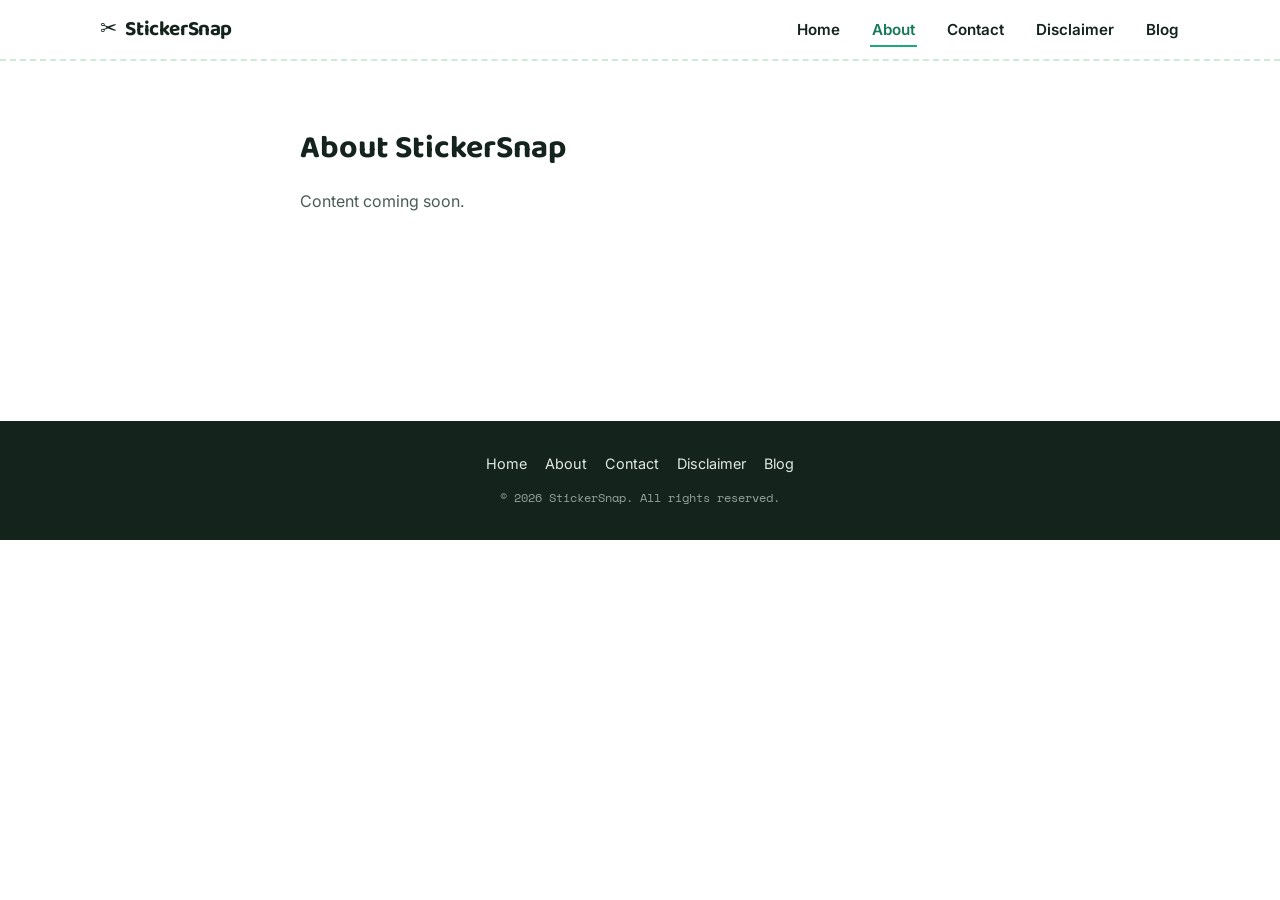
==== about.html @ c4f96c86 "Add about.html page with initial content" ====
<!DOCTYPE html>
<html lang="en">
<head>
<meta charset="UTF-8">
<meta name="viewport" content="width=device-width, initial-scale=1.0">
<title>About | StickerSnap Sticker Maker</title>
<meta name="description" content="About StickerSnap, the free and private browser-based WhatsApp sticker maker.">
<meta name="robots" content="index, follow">
<link rel="canonical" href="https://example.com/about.html">
<link rel="preconnect" href="https://fonts.googleapis.com">
<link rel="preconnect" href="https://fonts.gstatic.com" crossorigin>
<link href="https://fonts.googleapis.com/css2?family=Baloo+2:wght@500;700;800&family=Inter:wght@400;500;600;700&family=Space+Mono:wght@400;700&display=swap" rel="stylesheet">
<link rel="stylesheet" href="style.css">
</head>
<body>

<header class="site-header">
  <div class="header-inner">
    <a href="index.html" class="brand">
      <span class="brand-mark" aria-hidden="true">✂️</span>
      <span class="brand-name">StickerSnap</span>
    </a>

    <button class="hamburger" id="hamburgerBtn" aria-label="Open menu" aria-expanded="false" aria-controls="siteNav">
      <span></span><span></span><span></span>
    </button>

    <nav class="site-nav" id="siteNav">
      <ul>
        <li><a href="index.html">Home</a></li>
        <li><a href="about.html" aria-current="page">About</a></li>
        <li><a href="contact.html">Contact</a></li>
        <li><a href="disclaimer.html">Disclaimer</a></li>
        <li><a href="blog.html">Blog</a></li>
      </ul>
    </nav>
  </div>
</header>

<main class="placeholder-main">
  <h1>About StickerSnap</h1>
  <p>Content coming soon.</p>
</main>

<footer class="site-footer">
  <div class="footer-inner">
    <nav class="footer-nav" aria-label="Footer">
      <a href="index.html">Home</a>
      <a href="about.html">About</a>
      <a href="contact.html">Contact</a>
      <a href="disclaimer.html">Disclaimer</a>
      <a href="blog.html">Blog</a>
    </nav>
    <p class="footer-copy">© 2026 StickerSnap. All rights reserved.</p>
  </div>
</footer>

<script src="app.js"></script>
</body>
</html>
---- style.css ----
/* ==========================================================================
   STICKERSNAP — design tokens
   Palette:  ink #14231C (text) / paper #FFFFFF (bg) / mint #EBF6EF (cards)
             emerald #1FA97A (primary accent) / coral #FF5A5F (secondary accent)
   Type:     Baloo 2 (display, bubbly/sticker feel) / Inter (body/UI)
             Space Mono (tags, technical labels)
   Signature: dashed "die-cut" borders on cards + canvas, like a sticker
              waiting to be peeled and cut out.
   ========================================================================== */

:root {
  --ink: #14231c;
  --ink-soft: #4a5c53;
  --paper: #ffffff;
  --mint: #eaf6ef;
  --mint-line: #cfe9da;
  --emerald: #1fa97a;
  --emerald-dark: #157a58;
  --coral: #ff5a5f;
  --shadow: 0 8px 24px rgba(20, 35, 28, 0.08);
  --shadow-lift: 0 14px 32px rgba(20, 35, 28, 0.14);
  --radius: 20px;
  --font-display: 'Baloo 2', system-ui, sans-serif;
  --font-body: 'Inter', system-ui, sans-serif;
  --font-mono: 'Space Mono', monospace;
}

* { box-sizing: border-box; }

html { scroll-behavior: smooth; }

body {
  margin: 0;
  font-family: var(--font-body);
  color: var(--ink);
  background: var(--paper);
  line-height: 1.5;
  -webkit-font-smoothing: antialiased;
}

h1, h2, h3 {
  font-family: var(--font-display);
  color: var(--ink);
  margin: 0 0 0.5em;
}

a { color: var(--emerald-dark); }

img { max-width: 100%; display: block; }

:focus-visible {
  outline: 3px solid var(--coral);
  outline-offset: 2px;
}

@media (prefers-reduced-motion: reduce) {
  * { animation-duration: 0.001ms !important; transition-duration: 0.001ms !important; }
}

/* ==========================================================================
   HEADER + NAV
   ========================================================================== */

.site-header {
  position: sticky;
  top: 0;
  z-index: 100;
  background: var(--paper);
  border-bottom: 2px dashed var(--mint-line);
}

.header-inner {
  max-width: 1120px;
  margin: 0 auto;
  padding: 14px 20px;
  display: flex;
  align-items: center;
  justify-content: space-between;
  gap: 16px;
}

.brand {
  display: flex;
  align-items: center;
  gap: 8px;
  text-decoration: none;
  font-family: var(--font-display);
  font-weight: 700;
  font-size: 1.3rem;
  color: var(--ink);
}

.brand-mark { font-size: 1.3rem; }
.brand-name { letter-spacing: -0.02em; }

/* Hamburger */
.hamburger {
  display: flex;
  flex-direction: column;
  justify-content: center;
  align-items: center;
  gap: 5px;
  width: 42px;
  height: 42px;
  background: var(--mint);
  border: 2px solid var(--mint-line);
  border-radius: 12px;
  cursor: pointer;
  z-index: 110;
}

.hamburger span {
  display: block;
  width: 20px;
  height: 2.5px;
  background: var(--ink);
  border-radius: 2px;
  transition: transform 0.25s ease, opacity 0.2s ease;
}

.hamburger[aria-expanded="true"] span:nth-child(1) { transform: translateY(7.5px) rotate(45deg); }
.hamburger[aria-expanded="true"] span:nth-child(2) { opacity: 0; }
.hamburger[aria-expanded="true"] span:nth-child(3) { transform: translateY(-7.5px) rotate(-45deg); }

.site-nav ul {
  list-style: none;
  display: flex;
  gap: 28px;
  margin: 0;
  padding: 0;
}

.site-nav a {
  text-decoration: none;
  color: var(--ink);
  font-weight: 600;
  font-size: 0.95rem;
  padding: 6px 2px;
  border-bottom: 2px solid transparent;
  transition: border-color 0.15s ease, color 0.15s ease;
}

.site-nav a:hover,
.site-nav a[aria-current="page"] {
  color: var(--emerald-dark);
  border-bottom-color: var(--emerald);
}

/* Mobile nav (slide-down) */
@media (max-width: 860px) {
  .site-nav {
    position: fixed;
    top: 70px;
    left: 16px;
    right: 16px;
    background: var(--paper);
    border: 2px dashed var(--mint-line);
    border-radius: var(--radius);
    box-shadow: var(--shadow-lift);
    padding: 12px 8px;
    transform: translateY(-12px);
    opacity: 0;
    pointer-events: none;
    transition: transform 0.22s ease, opacity 0.22s ease;
  }
  .site-nav.open {
    transform: translateY(0);
    opacity: 1;
    pointer-events: auto;
  }
  .site-nav ul {
    flex-direction: column;
    gap: 2px;
  }
  .site-nav a {
    display: block;
    padding: 12px 14px;
    border-radius: 10px;
    border-bottom: none;
  }
  .site-nav a:hover,
  .site-nav a[aria-current="page"] {
    background: var(--mint);
    border-bottom: none;
  }
}

@media (min-width: 861px) {
  .hamburger { display: none; }
}

/* ==========================================================================
   HERO
   ========================================================================== */

.hero {
  background: linear-gradient(180deg, var(--mint) 0%, var(--paper) 100%);
  padding: 48px 20px 32px;
  text-align: center;
}

.hero-inner { max-width: 720px; margin: 0 auto; }

.eyebrow {
  font-family: var(--font-mono);
  text-transform: uppercase;
  letter-spacing: 0.08em;
  font-size: 0.78rem;
  color: var(--emerald-dark);
  margin: 0 0 14px;
}

.hero h1 {
  font-size: clamp(1.7rem, 4.2vw, 2.6rem);
  line-height: 1.15;
}

.hero-sub {
  color: var(--ink-soft);
  font-size: 1.05rem;
  max-width: 560px;
  margin: 0 auto 20px;
}

.badge-row {
  display: flex;
  flex-wrap: wrap;
  gap: 10px;
  justify-content: center;
}

.badge {
  font-family: var(--font-mono);
  font-size: 0.78rem;
  background: var(--paper);
  border: 2px dashed var(--mint-line);
  border-radius: 999px;
  padding: 6px 14px;
}

/* ==========================================================================
   TOOL LAYOUT
   ========================================================================== */

.tool {
  padding: 24px 20px 56px;
  max-width: 1120px;
  margin: 0 auto;
}

.tool-grid {
  display: grid;
  grid-template-columns: 1fr;
  gap: 20px;
}

@media (min-width: 1024px) {
  .tool-grid {
    grid-template-columns: 1fr 1.3fr 1fr;
    align-items: start;
  }
}

.card {
  background: var(--mint);
  border: 2px dashed var(--mint-line);
  border-radius: var(--radius);
  padding: 22px;
  box-shadow: var(--shadow);
  position: relative;
}

/* Signature "peeling corner" die-cut detail on the upload card */
#uploadCard::after {
  content: "";
  position: absolute;
  top: -1px;
  right: -1px;
  width: 34px;
  height: 34px;
  background: var(--paper);
  border-left: 2px dashed var(--mint-line);
  border-bottom: 2px dashed var(--mint-line);
  border-radius: 0 var(--radius) 0 60%;
  box-shadow: -2px 2px 6px rgba(20,35,28,0.08);
}

.step-label {
  font-family: var(--font-display);
  font-weight: 700;
  font-size: 1.05rem;
  display: flex;
  align-items: center;
  gap: 10px;
  margin-bottom: 16px;
}

.step-num {
  display: inline-flex;
  align-items: center;
  justify-content: center;
  width: 28px;
  height: 28px;
  background: var(--emerald);
  color: #fff;
  border-radius: 50%;
  font-size: 0.9rem;
}

/* --- Upload / dropzone --- */

.dropzone {
  border: 2px dashed var(--emerald);
  border-radius: 14px;
  background: var(--paper);
  padding: 28px 16px;
  text-align: center;
  cursor: pointer;
  transition: background 0.15s ease, border-color 0.15s ease;
}

.dropzone:hover,
.dropzone.dragover {
  background: #f2fbf6;
  border-color: var(--emerald-dark);
}

.dropzone-icon { font-size: 2.4rem; display: block; margin-bottom: 8px; }

.dropzone-text { margin: 0 0 4px; font-weight: 500; }

.link-text { color: var(--emerald-dark); text-decoration: underline; }

.dropzone-hint { margin: 0; font-size: 0.8rem; color: var(--ink-soft); font-family: var(--font-mono); }

.upload-preview img {
  max-width: 140px;
  max-height: 140px;
  margin: 0 auto 10px;
  border-radius: 10px;
  object-fit: cover;
  box-shadow: var(--shadow);
}

.upload-filename {
  font-family: var(--font-mono);
  font-size: 0.82rem;
  color: var(--ink-soft);
  word-break: break-all;
  margin: 0;
}

.upload-error {
  color: #b3261e;
  background: #fdecea;
  border: 1px solid #f5c2be;
  border-radius: 10px;
  padding: 10px 12px;
  font-size: 0.88rem;
  margin: 12px 0 0;
}

.privacy-note {
  margin: 14px 0 0;
  font-size: 0.82rem;
  color: var(--ink-soft);
  text-align: center;
}

/* --- Canvas / edit card --- */

.canvas-wrap {
  position: relative;
  width: 100%;
  max-width: 340px;
  aspect-ratio: 1 / 1;
  margin: 0 auto 20px;
  border-radius: 14px;
  overflow: hidden;
  border: 2px dashed var(--mint-line);
  background: repeating-conic-gradient(#f4f4f4 0% 25%, #ffffff 0% 50%) 50% / 20px 20px;
}

#stickerCanvas {
  width: 100%;
  height: 100%;
  display: block;
}

.canvas-placeholder {
  position: absolute;
  inset: 0;
  display: flex;
  align-items: center;
  justify-content: center;
  text-align: center;
  padding: 20px;
  font-size: 0.88rem;
  color: var(--ink-soft);
  background: var(--mint);
  margin: 0;
}

/* The [hidden] attribute normally sets display:none, but the display:flex
   rule above (same specificity, author stylesheet) was winning the cascade
   and keeping this placeholder visible forever, blocking the canvas
   underneath. This rule forces it to actually disappear once the JS
   sets canvasPlaceholder.hidden = true. */
.canvas-placeholder[hidden] {
  display: none;
}

.controls { display: flex; flex-direction: column; gap: 16px; }

.control-group { display: flex; flex-direction: column; gap: 6px; }

.control-row {
  display: grid;
  grid-template-columns: 1fr 1fr;
  gap: 14px;
}

label, .control-title {
  font-size: 0.85rem;
  font-weight: 600;
  color: var(--ink);
}

textarea, select, input[type="color"], input[type="range"] {
  font-family: var(--font-body);
  border: 2px solid var(--mint-line);
  border-radius: 10px;
  padding: 8px 10px;
  background: var(--paper);
  color: var(--ink);
  width: 100%;
}

textarea { resize: vertical; min-height: 56px; }

input[type="color"] {
  padding: 3px;
  height: 40px;
  cursor: pointer;
}

.checkbox-group { justify-content: center; }

.checkbox-label {
  display: flex;
  align-items: center;
  gap: 8px;
  font-weight: 500;
  cursor: pointer;
}

.position-buttons { display: flex; gap: 8px; }

.pos-btn {
  flex: 1;
  padding: 8px 0;
  border: 2px solid var(--mint-line);
  background: var(--paper);
  border-radius: 10px;
  font-family: var(--font-body);
  font-weight: 600;
  cursor: pointer;
  transition: background 0.15s ease, border-color 0.15s ease, color 0.15s ease;
}

.pos-btn.active,
.pos-btn:hover {
  background: var(--emerald);
  border-color: var(--emerald);
  color: #fff;
}

.layer-actions { display: flex; }

.layer-list {
  list-style: none;
  margin: 0;
  padding: 0;
  display: flex;
  flex-direction: column;
  gap: 6px;
  max-height: 160px;
  overflow-y: auto;
}

.layer-item {
  display: flex;
  align-items: center;
  justify-content: space-between;
  gap: 8px;
  background: var(--paper);
  border: 2px solid var(--mint-line);
  border-radius: 10px;
  padding: 8px 10px;
  font-size: 0.85rem;
  cursor: pointer;
}

.layer-item.selected {
  border-color: var(--emerald);
  background: #f2fbf6;
}

.layer-item .layer-text {
  flex: 1;
  white-space: nowrap;
  overflow: hidden;
  text-overflow: ellipsis;
}

.layer-item .layer-delete {
  background: none;
  border: none;
  color: var(--coral);
  font-weight: 700;
  cursor: pointer;
  font-size: 1rem;
  line-height: 1;
  padding: 2px 6px;
}

/* --- Export card --- */

.export-card { text-align: center; }

.export-copy { font-size: 0.9rem; color: var(--ink-soft); margin: 0 0 18px; }

.export-status {
  min-height: 1.4em;
  font-family: var(--font-mono);
  font-size: 0.82rem;
  color: var(--emerald-dark);
  margin: 12px 0 4px;
}

.export-status.warn { color: #b3261e; }

/* ==========================================================================
   BUTTONS
   ========================================================================== */

.btn {
  font-family: var(--font-body);
  font-weight: 700;
  border: none;
  border-radius: 12px;
  cursor: pointer;
  transition: transform 0.12s ease, background 0.15s ease, box-shadow 0.15s ease;
}

.btn:active { transform: scale(0.97); }

.btn-primary {
  background: var(--coral);
  color: #fff;
  padding: 12px 20px;
  box-shadow: 0 6px 16px rgba(255, 90, 95, 0.35);
}

.btn-primary:hover:not(:disabled) { background: #ff474c; }

.btn-primary:disabled {
  background: #d9d9d9;
  color: #8a8a8a;
  cursor: not-allowed;
  box-shadow: none;
}

.btn-large { width: 100%; font-size: 1rem; padding: 14px 20px; }

.btn-secondary {
  background: var(--emerald);
  color: #fff;
  padding: 10px 16px;
  width: 100%;
}

.btn-secondary:hover { background: var(--emerald-dark); }

.btn-ghost {
  background: transparent;
  color: var(--ink-soft);
  text-decoration: underline;
  padding: 10px 16px;
  margin-top: 10px;
  width: 100%;
}

/* ==========================================================================
   SEO CONTENT
   ========================================================================== */

.seo-content {
  background: var(--mint);
  border-top: 2px dashed var(--mint-line);
  padding: 48px 20px 64px;
}

.seo-inner { max-width: 760px; margin: 0 auto; }

.seo-inner h2 {
  font-size: 1.4rem;
  margin-top: 2em;
}

.seo-inner h2:first-child { margin-top: 0; }

.seo-inner p, .seo-inner li { color: var(--ink-soft); font-size: 0.98rem; }

.how-to-list { padding-left: 20px; display: flex; flex-direction: column; gap: 10px; }

.faq { display: flex; flex-direction: column; gap: 18px; margin-top: 12px; }

.faq-item h3 {
  font-family: var(--font-body);
  font-size: 1rem;
  margin-bottom: 4px;
  color: var(--ink);
}

.faq-item p { margin: 0; }

/* ==========================================================================
   FOOTER
   ========================================================================== */

.site-footer {
  background: var(--ink);
  color: #dfe9e3;
  padding: 32px 20px;
}

.footer-inner {
  max-width: 1120px;
  margin: 0 auto;
  display: flex;
  flex-direction: column;
  align-items: center;
  gap: 14px;
  text-align: center;
}

.footer-nav {
  display: flex;
  flex-wrap: wrap;
  gap: 18px;
  justify-content: center;
}

.footer-nav a {
  color: #dfe9e3;
  text-decoration: none;
  font-size: 0.9rem;
}

.footer-nav a:hover { color: var(--emerald); }

.footer-copy {
  font-family: var(--font-mono);
  font-size: 0.78rem;
  color: #93a49b;
  margin: 0;
}

/* ==========================================================================
   PLACEHOLDER PAGES
   ========================================================================== */

.placeholder-main {
  max-width: 720px;
  margin: 0 auto;
  padding: 64px 20px;
  min-height: 40vh;
}

.placeholder-main h1 { font-size: 2rem; }

.placeholder-main p { color: var(--ink-soft); }

/* ==========================================================================
   RESPONSIVE TWEAKS
   ========================================================================== */

@media (max-width: 480px) {
  .control-row { grid-template-columns: 1fr; }
  .hero { padding: 36px 16px 24px; }
}
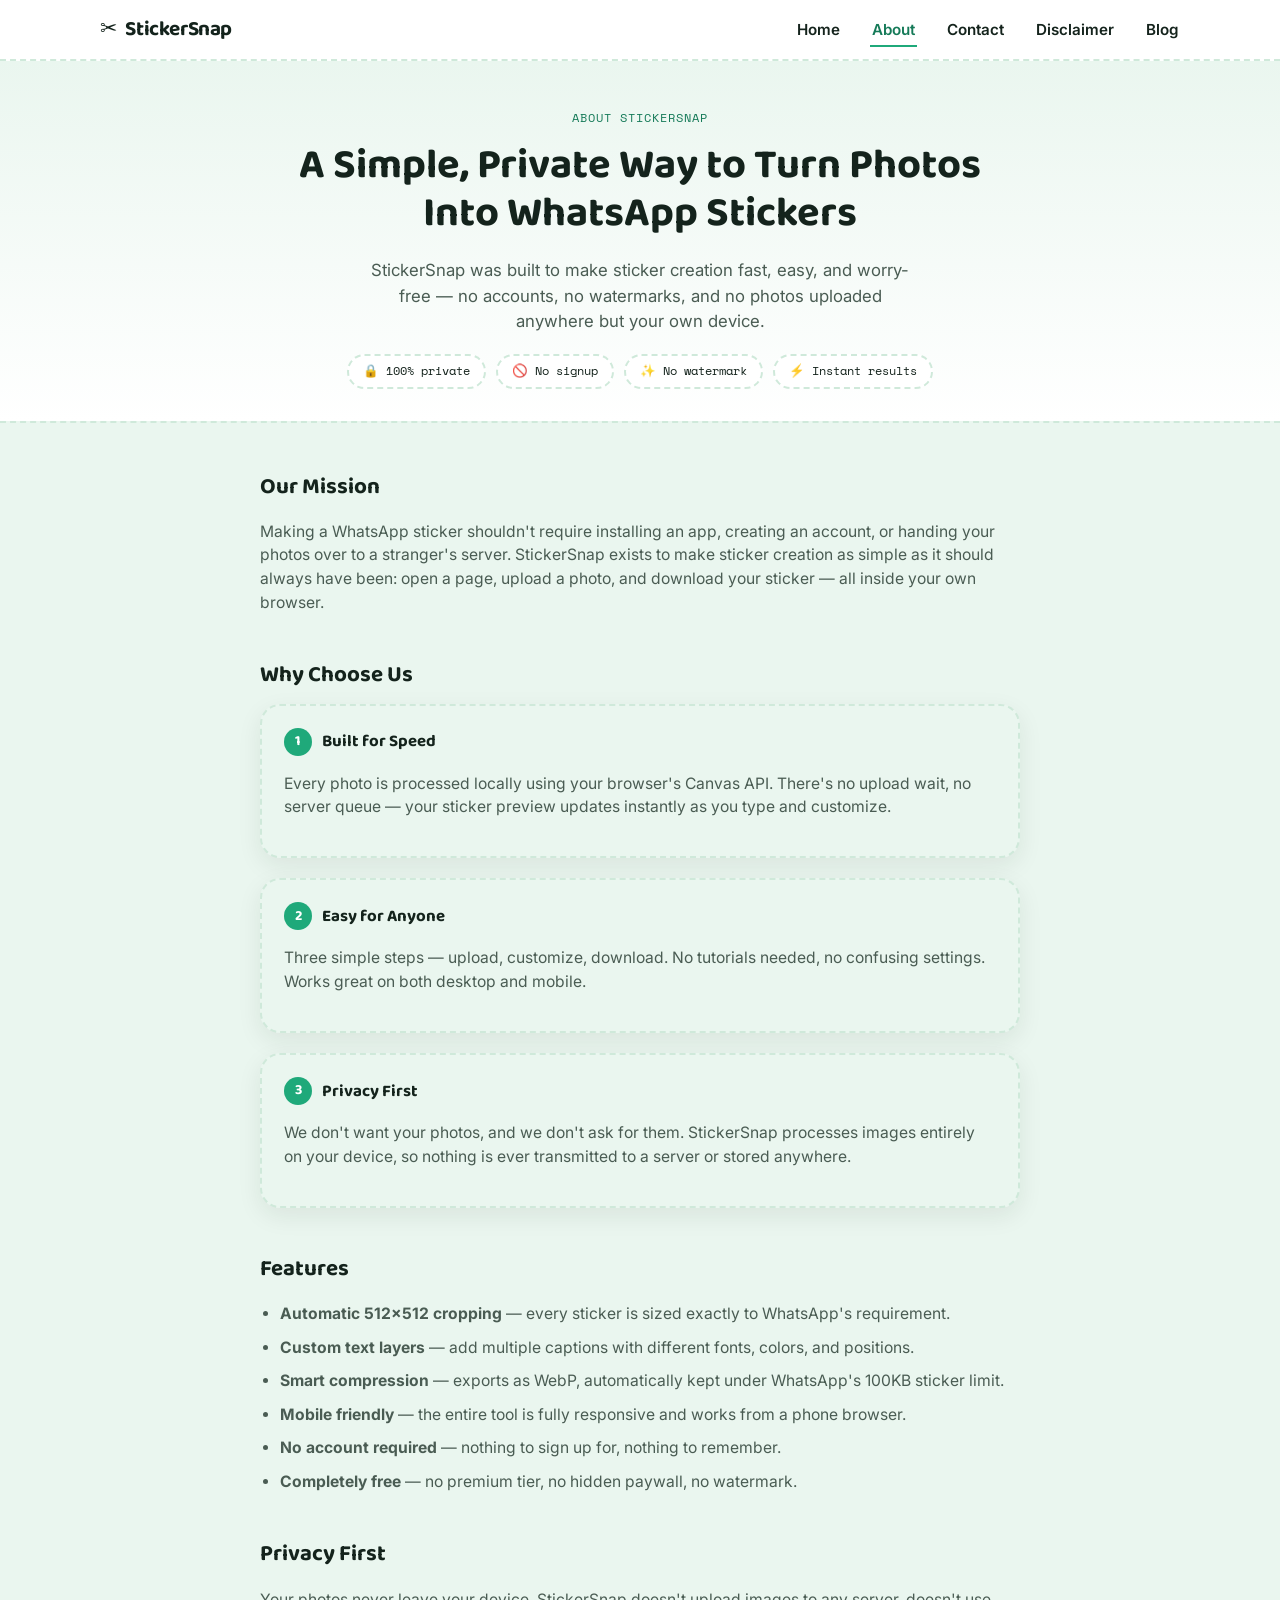
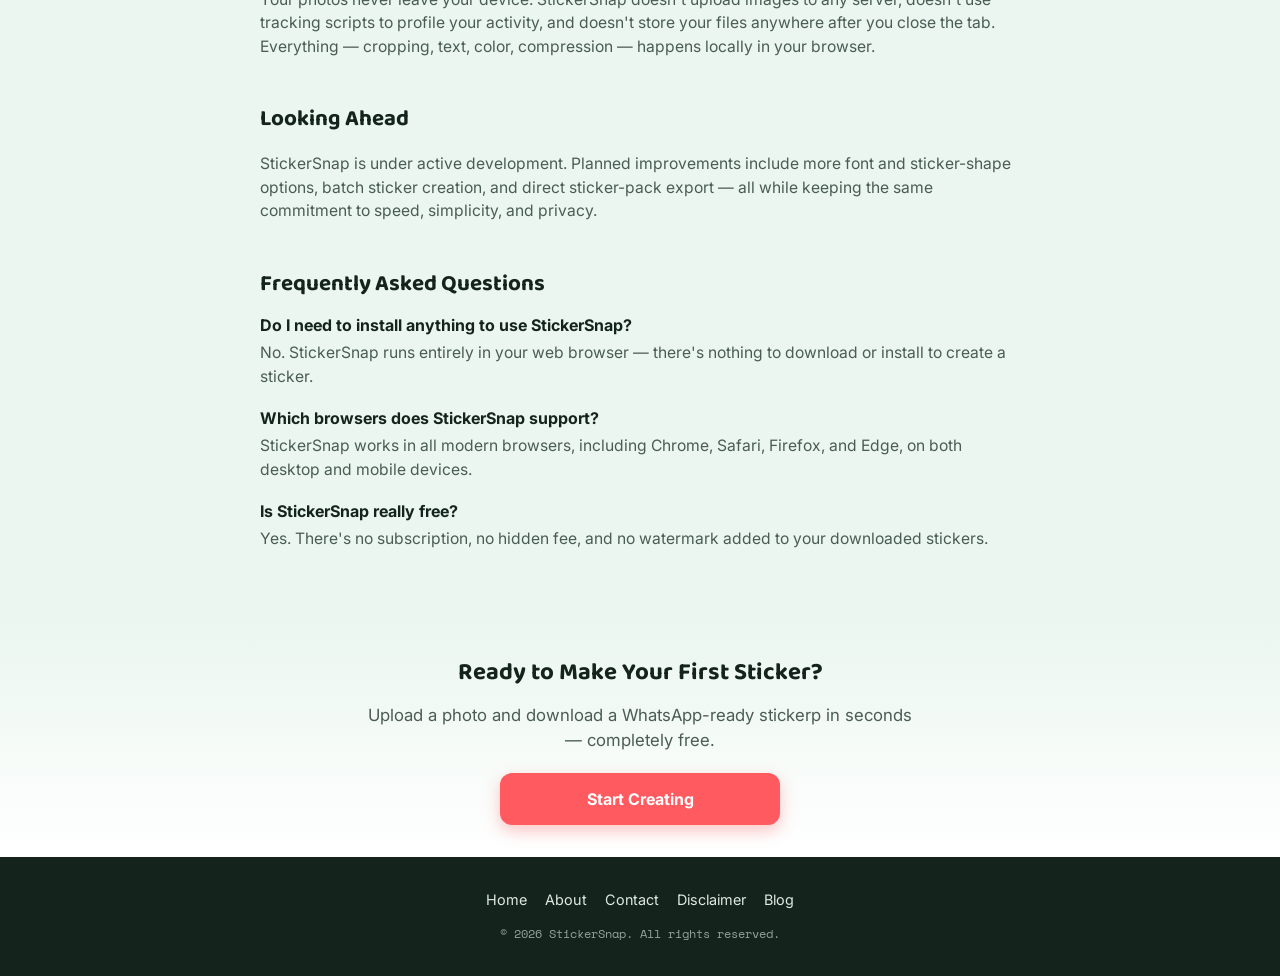
==== commit 3d3c7b5e: "Enhance SEO and content for About page Updated the title and meta description for SEO enhancement. A" ====
--- a/about.html
+++ b/about.html
@@ -3,14 +3,51 @@
 <head>
 <meta charset="UTF-8">
 <meta name="viewport" content="width=device-width, initial-scale=1.0">
-<title>About | StickerSnap Sticker Maker</title>
-<meta name="description" content="About StickerSnap, the free and private browser-based WhatsApp sticker maker.">
+<title>About StickerSnap | Free, Private WhatsApp Sticker Maker</title>
+<meta name="description" content="Learn how StickerSnap turns any photo into a WhatsApp sticker instantly, right in your browser — free, private, no signup, no watermark.">
+<meta name="keywords" content="WhatsApp Sticker Maker, Create WhatsApp Stickers, Image to WhatsApp Sticker, Privacy Friendly Sticker Maker, Sticker Creator Online">
 <meta name="robots" content="index, follow">
 <link rel="canonical" href="https://example.com/about.html">
+
+<!-- Open Graph -->
+<meta property="og:title" content="About StickerSnap | Free, Private WhatsApp Sticker Maker">
+<meta property="og:description" content="Turn any photo into a WhatsApp-ready sticker in your browser. No uploads to a server, no watermark, no signup — just fast, private sticker creation.">
+<meta property="og:type" content="website">
+<meta property="og:image" content="https://example.com/og-image.png">
+<meta property="og:url" content="https://example.com/about.html">
+
+<!-- Twitter -->
+<meta name="twitter:card" content="summary_large_image">
+<meta name="twitter:title" content="About StickerSnap | Free, Private WhatsApp Sticker Maker">
+<meta name="twitter:description" content="Turn any photo into a WhatsApp-ready sticker in your browser — free, private, no signup, no watermark.">
+<meta name="twitter:image" content="https://example.com/og-image.png">
+
 <link rel="preconnect" href="https://fonts.googleapis.com">
 <link rel="preconnect" href="https://fonts.gstatic.com" crossorigin>
-<link href="https://fonts.googleapis.com/css2?family=Baloo+2:wght@500;700;800&family=Inter:wght@400;500;600;700&family=Space+Mono:wght@400;700&display=swap" rel="stylesheet">
+<link href="https://fonts.googleapis.com/css2?family=Baloo+2:wght@500;700;800&family=Inter:wght@400;500;600;700&family=Space+Mono:wght@400;700&family=Bangers&family=Anton&family=Permanent+Marker&family=Poppins:wght@600;700&display=swap" rel="stylesheet">
+
 <link rel="stylesheet" href="style.css">
+
+<script type="application/ld+json">
+{
+  "@context": "https://schema.org",
+  "@type": "Organization",
+  "name": "StickerSnap",
+  "url": "https://example.com/",
+  "logo": "https://example.com/og-image.png",
+  "description": "A free, private, browser-based tool to convert photos into WhatsApp-ready stickers."
+}
+</script>
+<script type="application/ld+json">
+{
+  "@context": "https://schema.org",
+  "@type": "BreadcrumbList",
+  "itemListElement": [
+    { "@type": "ListItem", "position": 1, "name": "Home", "item": "https://example.com/index.html" },
+    { "@type": "ListItem", "position": 2, "name": "About", "item": "https://example.com/about.html" }
+  ]
+}
+</script>
 </head>
 <body>
 
@@ -37,9 +74,88 @@
   </div>
 </header>
 
-<main class="placeholder-main">
-  <h1>About StickerSnap</h1>
-  <p>Content coming soon.</p>
+<main>
+
+  <!-- HERO -->
+  <section class="hero">
+    <div class="hero-inner">
+      <p class="eyebrow">About StickerSnap</p>
+      <h1>A Simple, Private Way to Turn Photos Into WhatsApp Stickers</h1>
+      <p class="hero-sub">StickerSnap was built to make sticker creation fast, easy, and worry-free — no accounts, no watermarks, and no photos uploaded anywhere but your own device.</p>
+      <div class="badge-row">
+        <span class="badge">🔒 100% private</span>
+        <span class="badge">🚫 No signup</span>
+        <span class="badge">✨ No watermark</span>
+        <span class="badge">⚡ Instant results</span>
+      </div>
+    </div>
+  </section>
+
+  <!-- MISSION -->
+  <section class="seo-content">
+    <div class="seo-inner">
+      <h2>Our Mission</h2>
+      <p>Making a WhatsApp sticker shouldn't require installing an app, creating an account, or handing your photos over to a stranger's server. StickerSnap exists to make sticker creation as simple as it should always have been: open a page, upload a photo, and download your sticker — all inside your own browser.</p>
+
+      <h2>Why Choose Us</h2>
+      <div class="tool-grid" style="grid-template-columns: 1fr;">
+        <div class="card">
+          <div class="step-label"><span class="step-num">1</span> Built for Speed</div>
+          <p>Every photo is processed locally using your browser's Canvas API. There's no upload wait, no server queue — your sticker preview updates instantly as you type and customize.</p>
+        </div>
+        <div class="card">
+          <div class="step-label"><span class="step-num">2</span> Easy for Anyone</div>
+          <p>Three simple steps — upload, customize, download. No tutorials needed, no confusing settings. Works great on both desktop and mobile.</p>
+        </div>
+        <div class="card">
+          <div class="step-label"><span class="step-num">3</span> Privacy First</div>
+          <p>We don't want your photos, and we don't ask for them. StickerSnap processes images entirely on your device, so nothing is ever transmitted to a server or stored anywhere.</p>
+        </div>
+      </div>
+
+      <h2>Features</h2>
+      <ul class="how-to-list">
+        <li><strong>Automatic 512×512 cropping</strong> — every sticker is sized exactly to WhatsApp's requirement.</li>
+        <li><strong>Custom text layers</strong> — add multiple captions with different fonts, colors, and positions.</li>
+        <li><strong>Smart compression</strong> — exports as WebP, automatically kept under WhatsApp's 100KB sticker limit.</li>
+        <li><strong>Mobile friendly</strong> — the entire tool is fully responsive and works from a phone browser.</li>
+        <li><strong>No account required</strong> — nothing to sign up for, nothing to remember.</li>
+        <li><strong>Completely free</strong> — no premium tier, no hidden paywall, no watermark.</li>
+      </ul>
+
+      <h2>Privacy First</h2>
+      <p>Your photos never leave your device. StickerSnap doesn't upload images to any server, doesn't use tracking scripts to profile your activity, and doesn't store your files anywhere after you close the tab. Everything — cropping, text, color, compression — happens locally in your browser.</p>
+
+      <h2>Looking Ahead</h2>
+      <p>StickerSnap is under active development. Planned improvements include more font and sticker-shape options, batch sticker creation, and direct sticker-pack export — all while keeping the same commitment to speed, simplicity, and privacy.</p>
+
+      <h2>Frequently Asked Questions</h2>
+      <div class="faq">
+        <div class="faq-item">
+          <h3>Do I need to install anything to use StickerSnap?</h3>
+          <p>No. StickerSnap runs entirely in your web browser — there's nothing to download or install to create a sticker.</p>
+        </div>
+        <div class="faq-item">
+          <h3>Which browsers does StickerSnap support?</h3>
+          <p>StickerSnap works in all modern browsers, including Chrome, Safari, Firefox, and Edge, on both desktop and mobile devices.</p>
+        </div>
+        <div class="faq-item">
+          <h3>Is StickerSnap really free?</h3>
+          <p>Yes. There's no subscription, no hidden fee, and no watermark added to your downloaded stickers.</p>
+        </div>
+      </div>
+    </div>
+  </section>
+
+  <!-- CTA -->
+  <section class="hero" style="padding-top:40px;">
+    <div class="hero-inner">
+      <h2>Ready to Make Your First Sticker?</h2>
+      <p class="hero-sub">Upload a photo and download a WhatsApp-ready stickerp in seconds — completely free.</p>
+      <a href="index.html#tool" class="btn btn-primary btn-large" style="display:inline-block; text-decoration:none; max-width:280px; margin:0 auto;">Start Creating</a>
+    </div>
+  </section>
+
 </main>
 
 <footer class="site-footer">
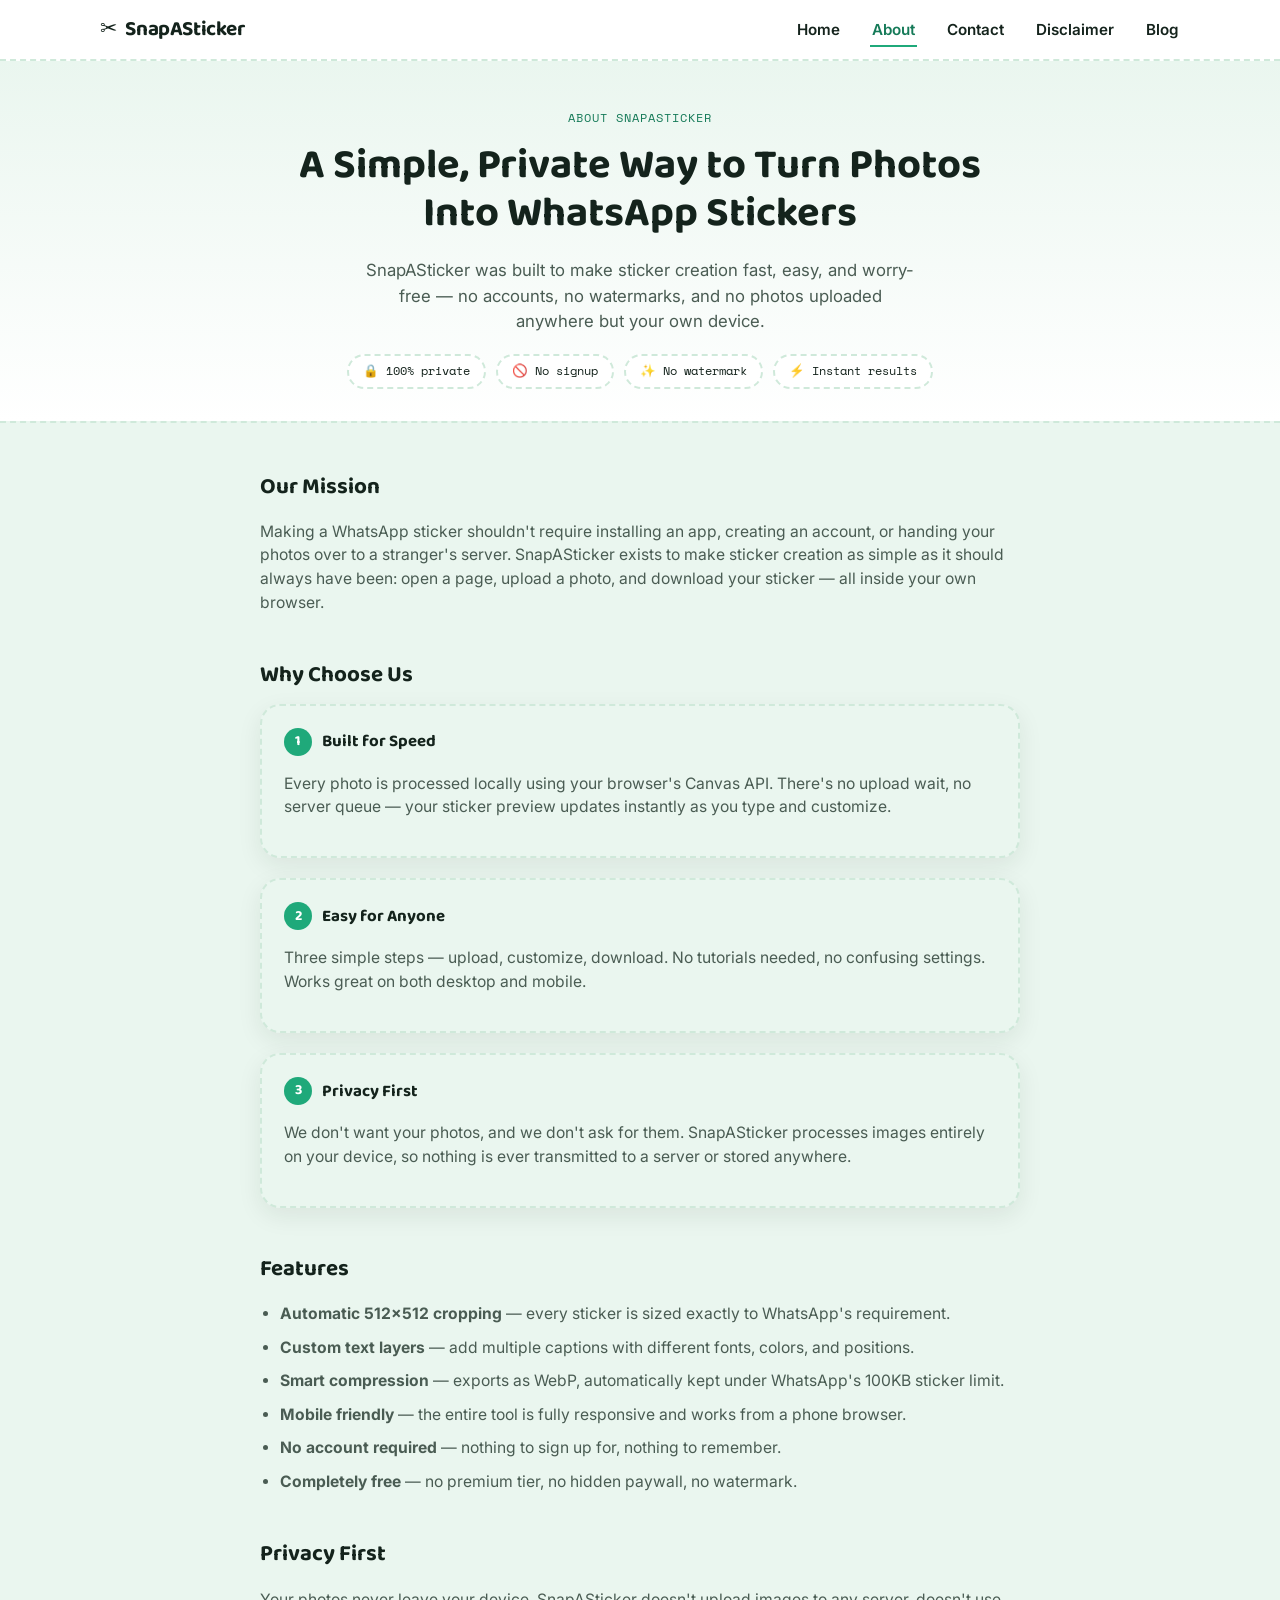
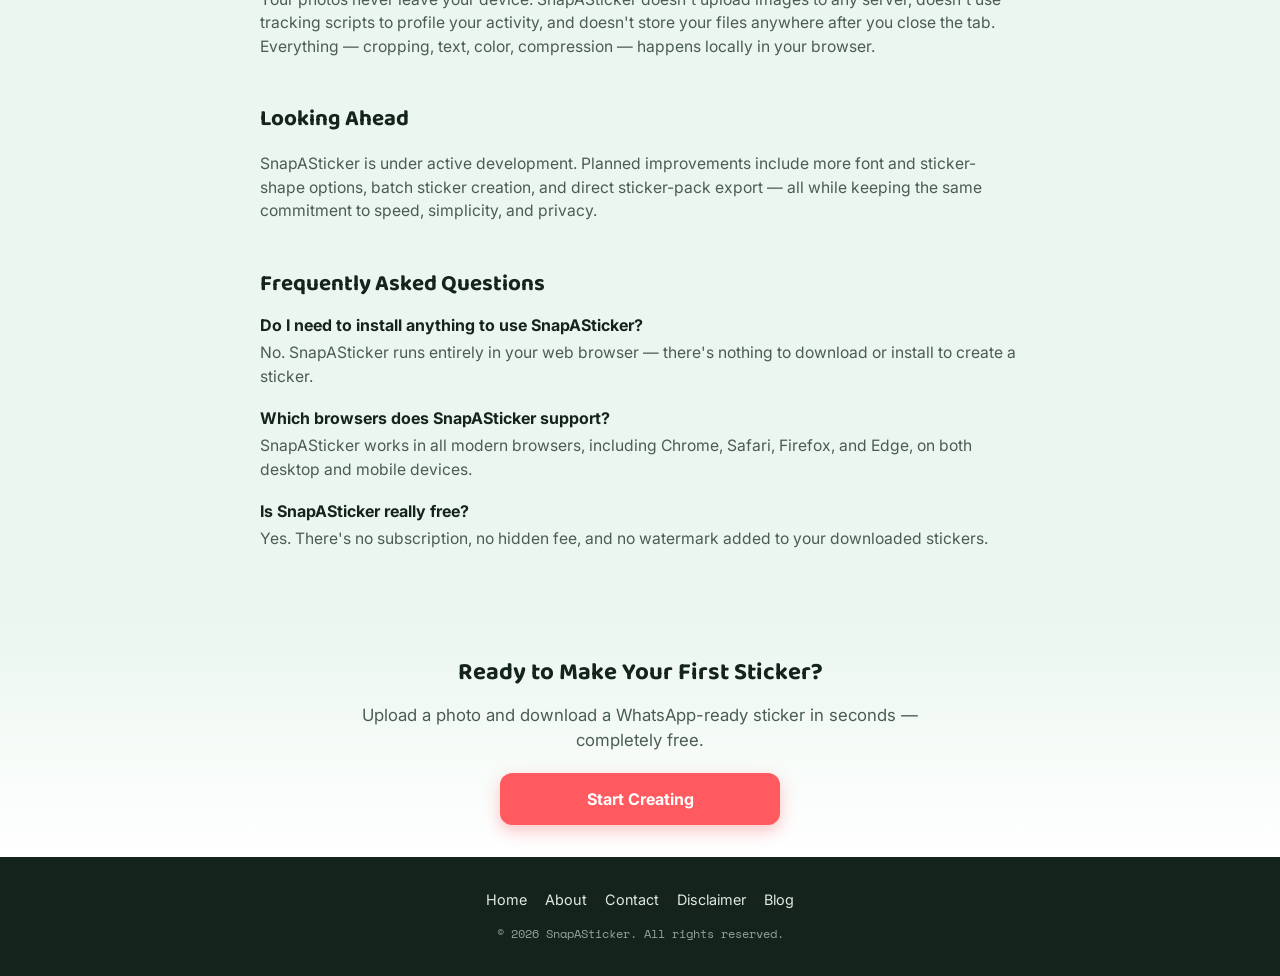
==== commit 2d2de1d0: "Rename StickerSnap to SnapASticker in about.html" ====
--- a/about.html
+++ b/about.html
@@ -3,24 +3,24 @@
 <head>
 <meta charset="UTF-8">
 <meta name="viewport" content="width=device-width, initial-scale=1.0">
-<title>About StickerSnap | Free, Private WhatsApp Sticker Maker</title>
-<meta name="description" content="Learn how StickerSnap turns any photo into a WhatsApp sticker instantly, right in your browser — free, private, no signup, no watermark.">
+<title>About SnapASticker | Free, Private WhatsApp Sticker Maker</title>
+<meta name="description" content="Learn how SnapASticker turns any photo into a WhatsApp sticker instantly, right in your browser — free, private, no signup, no watermark.">
 <meta name="keywords" content="WhatsApp Sticker Maker, Create WhatsApp Stickers, Image to WhatsApp Sticker, Privacy Friendly Sticker Maker, Sticker Creator Online">
 <meta name="robots" content="index, follow">
-<link rel="canonical" href="https://example.com/about.html">
+<link rel="canonical" href="https://snapasticker.com/about.html">
 
 <!-- Open Graph -->
-<meta property="og:title" content="About StickerSnap | Free, Private WhatsApp Sticker Maker">
+<meta property="og:title" content="About SnapASticker | Free, Private WhatsApp Sticker Maker">
 <meta property="og:description" content="Turn any photo into a WhatsApp-ready sticker in your browser. No uploads to a server, no watermark, no signup — just fast, private sticker creation.">
 <meta property="og:type" content="website">
-<meta property="og:image" content="https://example.com/og-image.png">
-<meta property="og:url" content="https://example.com/about.html">
+<meta property="og:image" content="https://snapasticker.com/og-image.png">
+<meta property="og:url" content="https://snapasticker.com/about.html">
 
 <!-- Twitter -->
 <meta name="twitter:card" content="summary_large_image">
-<meta name="twitter:title" content="About StickerSnap | Free, Private WhatsApp Sticker Maker">
+<meta name="twitter:title" content="About SnapASticker | Free, Private WhatsApp Sticker Maker">
 <meta name="twitter:description" content="Turn any photo into a WhatsApp-ready sticker in your browser — free, private, no signup, no watermark.">
-<meta name="twitter:image" content="https://example.com/og-image.png">
+<meta name="twitter:image" content="https://snapasticker.com/og-image.png">
 
 <link rel="preconnect" href="https://fonts.googleapis.com">
 <link rel="preconnect" href="https://fonts.gstatic.com" crossorigin>
@@ -32,9 +32,9 @@
 {
   "@context": "https://schema.org",
   "@type": "Organization",
-  "name": "StickerSnap",
-  "url": "https://example.com/",
-  "logo": "https://example.com/og-image.png",
+  "name": "SnapASticker",
+  "url": "https://snapasticker.com/",
+  "logo": "https://snapasticker.com/og-image.png",
   "description": "A free, private, browser-based tool to convert photos into WhatsApp-ready stickers."
 }
 </script>
@@ -43,8 +43,8 @@
   "@context": "https://schema.org",
   "@type": "BreadcrumbList",
   "itemListElement": [
-    { "@type": "ListItem", "position": 1, "name": "Home", "item": "https://example.com/index.html" },
-    { "@type": "ListItem", "position": 2, "name": "About", "item": "https://example.com/about.html" }
+    { "@type": "ListItem", "position": 1, "name": "Home", "item": "https://snapasticker.com/index.html" },
+    { "@type": "ListItem", "position": 2, "name": "About", "item": "https://snapasticker.com/about.html" }
   ]
 }
 </script>
@@ -55,7 +55,7 @@
   <div class="header-inner">
     <a href="index.html" class="brand">
       <span class="brand-mark" aria-hidden="true">✂️</span>
-      <span class="brand-name">StickerSnap</span>
+      <span class="brand-name">SnapASticker</span>
     </a>
 
     <button class="hamburger" id="hamburgerBtn" aria-label="Open menu" aria-expanded="false" aria-controls="siteNav">
@@ -79,9 +79,9 @@
   <!-- HERO -->
   <section class="hero">
     <div class="hero-inner">
-      <p class="eyebrow">About StickerSnap</p>
+      <p class="eyebrow">About SnapASticker</p>
       <h1>A Simple, Private Way to Turn Photos Into WhatsApp Stickers</h1>
-      <p class="hero-sub">StickerSnap was built to make sticker creation fast, easy, and worry-free — no accounts, no watermarks, and no photos uploaded anywhere but your own device.</p>
+      <p class="hero-sub">SnapASticker was built to make sticker creation fast, easy, and worry-free — no accounts, no watermarks, and no photos uploaded anywhere but your own device.</p>
       <div class="badge-row">
         <span class="badge">🔒 100% private</span>
         <span class="badge">🚫 No signup</span>
@@ -95,7 +95,7 @@
   <section class="seo-content">
     <div class="seo-inner">
       <h2>Our Mission</h2>
-      <p>Making a WhatsApp sticker shouldn't require installing an app, creating an account, or handing your photos over to a stranger's server. StickerSnap exists to make sticker creation as simple as it should always have been: open a page, upload a photo, and download your sticker — all inside your own browser.</p>
+      <p>Making a WhatsApp sticker shouldn't require installing an app, creating an account, or handing your photos over to a stranger's server. SnapASticker exists to make sticker creation as simple as it should always have been: open a page, upload a photo, and download your sticker — all inside your own browser.</p>
 
       <h2>Why Choose Us</h2>
       <div class="tool-grid" style="grid-template-columns: 1fr;">
@@ -109,7 +109,7 @@
         </div>
         <div class="card">
           <div class="step-label"><span class="step-num">3</span> Privacy First</div>
-          <p>We don't want your photos, and we don't ask for them. StickerSnap processes images entirely on your device, so nothing is ever transmitted to a server or stored anywhere.</p>
+          <p>We don't want your photos, and we don't ask for them. SnapASticker processes images entirely on your device, so nothing is ever transmitted to a server or stored anywhere.</p>
         </div>
       </div>
 
@@ -124,23 +124,23 @@
       </ul>
 
       <h2>Privacy First</h2>
-      <p>Your photos never leave your device. StickerSnap doesn't upload images to any server, doesn't use tracking scripts to profile your activity, and doesn't store your files anywhere after you close the tab. Everything — cropping, text, color, compression — happens locally in your browser.</p>
+      <p>Your photos never leave your device. SnapASticker doesn't upload images to any server, doesn't use tracking scripts to profile your activity, and doesn't store your files anywhere after you close the tab. Everything — cropping, text, color, compression — happens locally in your browser.</p>
 
       <h2>Looking Ahead</h2>
-      <p>StickerSnap is under active development. Planned improvements include more font and sticker-shape options, batch sticker creation, and direct sticker-pack export — all while keeping the same commitment to speed, simplicity, and privacy.</p>
+      <p>SnapASticker is under active development. Planned improvements include more font and sticker-shape options, batch sticker creation, and direct sticker-pack export — all while keeping the same commitment to speed, simplicity, and privacy.</p>
 
       <h2>Frequently Asked Questions</h2>
       <div class="faq">
         <div class="faq-item">
-          <h3>Do I need to install anything to use StickerSnap?</h3>
-          <p>No. StickerSnap runs entirely in your web browser — there's nothing to download or install to create a sticker.</p>
+          <h3>Do I need to install anything to use SnapASticker?</h3>
+          <p>No. SnapASticker runs entirely in your web browser — there's nothing to download or install to create a sticker.</p>
         </div>
         <div class="faq-item">
-          <h3>Which browsers does StickerSnap support?</h3>
-          <p>StickerSnap works in all modern browsers, including Chrome, Safari, Firefox, and Edge, on both desktop and mobile devices.</p>
+          <h3>Which browsers does SnapASticker support?</h3>
+          <p>SnapASticker works in all modern browsers, including Chrome, Safari, Firefox, and Edge, on both desktop and mobile devices.</p>
         </div>
         <div class="faq-item">
-          <h3>Is StickerSnap really free?</h3>
+          <h3>Is SnapASticker really free?</h3>
           <p>Yes. There's no subscription, no hidden fee, and no watermark added to your downloaded stickers.</p>
         </div>
       </div>
@@ -151,7 +151,7 @@
   <section class="hero" style="padding-top:40px;">
     <div class="hero-inner">
       <h2>Ready to Make Your First Sticker?</h2>
-      <p class="hero-sub">Upload a photo and download a WhatsApp-ready stickerp in seconds — completely free.</p>
+      <p class="hero-sub">Upload a photo and download a WhatsApp-ready sticker in seconds — completely free.</p>
       <a href="index.html#tool" class="btn btn-primary btn-large" style="display:inline-block; text-decoration:none; max-width:280px; margin:0 auto;">Start Creating</a>
     </div>
   </section>
@@ -167,7 +167,7 @@
       <a href="disclaimer.html">Disclaimer</a>
       <a href="blog.html">Blog</a>
     </nav>
-    <p class="footer-copy">© 2026 StickerSnap. All rights reserved.</p>
+    <p class="footer-copy">© 2026 SnapASticker. All rights reserved.</p>
   </div>
 </footer>
 
